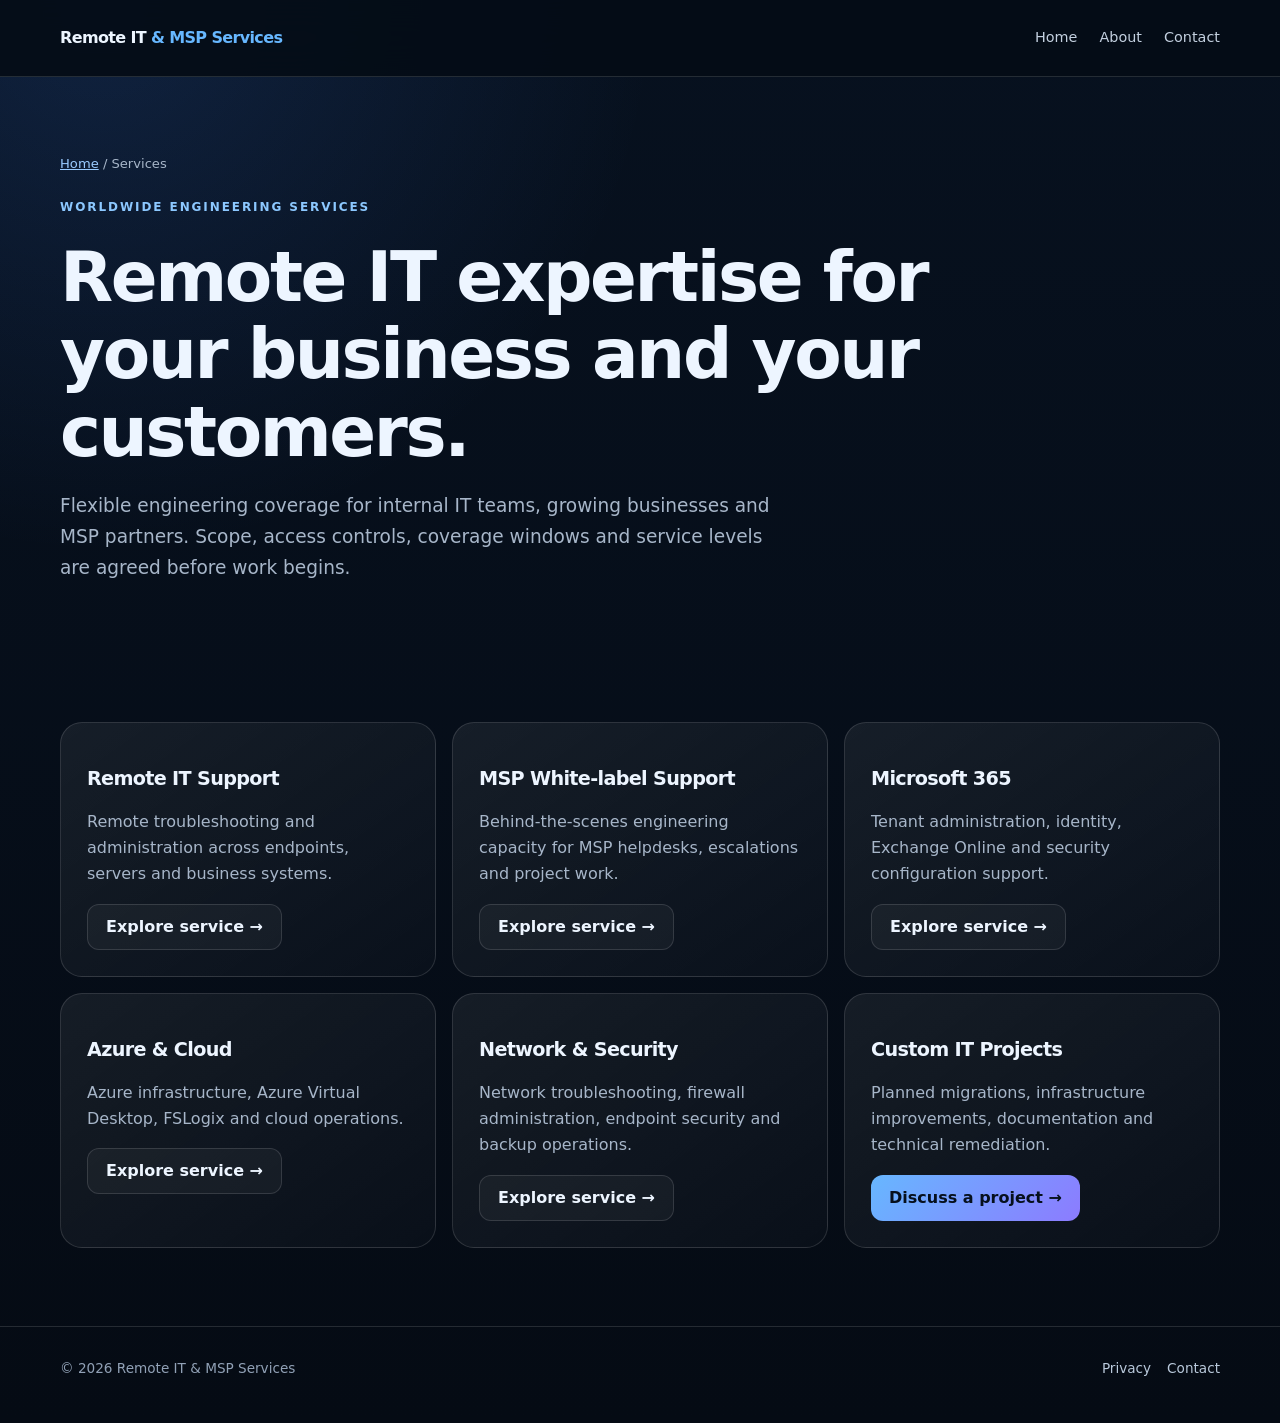
==== services/index.html @ 27678e71 "Add worldwide website services/index.html" ====
<!doctype html><html lang="en"><head><meta charset="utf-8"><meta name="viewport" content="width=device-width,initial-scale=1"><title>Remote IT & MSP Services | Global Service Catalogue</title><meta name="description" content="Worldwide remote IT support, MSP white-label engineering, Microsoft 365, Azure, AVD, Windows Server and network services."><link rel="canonical" href="https://abhisheksaini7171-lab.github.io/remote-it-msp-services/services/"><link rel="stylesheet" href="../assets/css/site.css"></head><body><header class="site-header"><div class="container nav"><a class="brand" href="../index.html">Remote IT <span>& MSP Services</span></a><nav class="nav-links"><a href="../index.html">Home</a><a href="../about.html">About</a><a href="../contact.html">Contact</a></nav><button class="menu-toggle" aria-expanded="false" aria-label="Toggle menu">☰</button></div></header><main><section class="page-hero container"><div class="breadcrumbs"><a href="../index.html">Home</a> / Services</div><span class="eyebrow">Worldwide engineering services</span><h1>Remote IT expertise for your business and your customers.</h1><p class="lead">Flexible engineering coverage for internal IT teams, growing businesses and MSP partners. Scope, access controls, coverage windows and service levels are agreed before work begins.</p></section><section class="section container"><div class="grid"><article class="card"><h3>Remote IT Support</h3><p>Remote troubleshooting and administration across endpoints, servers and business systems.</p><a class="button secondary" href="remote-it-support.html">Explore service →</a></article><article class="card"><h3>MSP White-label Support</h3><p>Behind-the-scenes engineering capacity for MSP helpdesks, escalations and project work.</p><a class="button secondary" href="msp-white-label-support.html">Explore service →</a></article><article class="card"><h3>Microsoft 365</h3><p>Tenant administration, identity, Exchange Online and security configuration support.</p><a class="button secondary" href="microsoft-365.html">Explore service →</a></article><article class="card"><h3>Azure & Cloud</h3><p>Azure infrastructure, Azure Virtual Desktop, FSLogix and cloud operations.</p><a class="button secondary" href="azure-cloud.html">Explore service →</a></article><article class="card"><h3>Network & Security</h3><p>Network troubleshooting, firewall administration, endpoint security and backup operations.</p><a class="button secondary" href="network-security.html">Explore service →</a></article><article class="card"><h3>Custom IT Projects</h3><p>Planned migrations, infrastructure improvements, documentation and technical remediation.</p><a class="button primary" href="../contact.html">Discuss a project →</a></article></div></section></main><footer class="site-footer"><div class="container footer-row"><span>© 2026 Remote IT & MSP Services</span><div class="footer-links"><a href="../privacy.html">Privacy</a><a href="../contact.html">Contact</a></div></div></footer><script src="../assets/js/site.js"></script></body></html>
---- assets/css/site.css ----
:root{--bg:#07111f;--panel:#0d1b2d;--text:#edf5ff;--muted:#a7b6c9;--line:rgba(255,255,255,.13);--blue:#67b7ff;--violet:#8c7bff;--green:#54d6a0;--max:1160px}*{box-sizing:border-box}html{scroll-behavior:smooth}body{margin:0;background:radial-gradient(circle at 8% 0%,rgba(69,136,255,.15),transparent 30%),linear-gradient(180deg,#07111f,#050b14);color:var(--text);font:16px/1.65 Inter,system-ui,-apple-system,"Segoe UI",sans-serif}a{color:inherit}.container{width:min(calc(100% - 36px),var(--max));margin:auto}.site-header{position:sticky;top:0;z-index:20;background:rgba(5,12,22,.92);backdrop-filter:blur(18px);border-bottom:1px solid var(--line)}.nav{min-height:76px;display:flex;align-items:center;justify-content:space-between;gap:24px}.brand{text-decoration:none;font-weight:900;letter-spacing:-.04em}.brand span{color:var(--blue)}.nav-links{display:flex;align-items:center;gap:22px}.nav-links a{text-decoration:none;color:#c3d0df;font-size:.9rem}.nav-links a:hover{color:#fff}.nav-cta,.button{display:inline-flex;align-items:center;justify-content:center;min-height:46px;padding:0 18px;border-radius:12px;text-decoration:none;font-weight:800;border:1px solid var(--line);cursor:pointer}.nav-cta,.button.primary{background:linear-gradient(130deg,var(--blue),var(--violet));color:#06101d;border:0}.button.secondary{background:rgba(255,255,255,.04);color:var(--text)}.menu-toggle{display:none;background:none;border:1px solid var(--line);color:white;border-radius:10px;padding:8px 12px;font-size:1.2rem}.hero{padding:100px 0 80px}.hero-grid{display:grid;grid-template-columns:1.15fr .85fr;gap:56px;align-items:center}.eyebrow{display:inline-block;color:#8cc8ff;font-size:.75rem;font-weight:900;letter-spacing:.16em;text-transform:uppercase}.availability{display:inline-flex;align-items:center;gap:9px;border:1px solid var(--line);background:rgba(255,255,255,.035);padding:8px 12px;border-radius:999px;font-size:.76rem;color:#d3deeb}.availability i{width:8px;height:8px;border-radius:50%;background:var(--green);box-shadow:0 0 16px var(--green)}h1,h2,h3{line-height:1.12;letter-spacing:-.035em}h1{font-size:clamp(2.8rem,6.4vw,5.4rem);margin:20px 0}h2{font-size:clamp(2rem,4vw,3.2rem);margin:0 0 16px}h3{font-size:1.2rem}.lead{font-size:1.16rem;max-width:720px;color:var(--muted)}.actions{display:flex;gap:12px;flex-wrap:wrap;margin:28px 0}.proof{display:flex;flex-wrap:wrap;gap:9px}.proof span,.pill{border:1px solid var(--line);border-radius:999px;padding:7px 11px;color:#c2d0e1;font-size:.78rem;background:rgba(255,255,255,.025)}.hero-panel,.card,.info-panel,.form-panel{border:1px solid var(--line);border-radius:22px;background:linear-gradient(145deg,rgba(255,255,255,.065),rgba(255,255,255,.02));padding:26px}.hero-panel{position:relative;overflow:hidden}.coverage-list{display:grid;gap:14px;margin-top:20px}.coverage-row{display:flex;justify-content:space-between;gap:16px;border-bottom:1px solid var(--line);padding-bottom:12px}.coverage-row:last-child{border:0}.coverage-row span{color:var(--muted)}.section{padding:78px 0;scroll-margin-top:85px}.section-head{max-width:760px;margin-bottom:34px}.section-head p,.muted{color:var(--muted)}.grid{display:grid;grid-template-columns:repeat(3,1fr);gap:16px}.grid.two{grid-template-columns:repeat(2,1fr)}.card{transition:transform .2s,border-color .2s}.card:hover{transform:translateY(-4px);border-color:rgba(103,183,255,.45)}.card p{color:var(--muted)}.card ul{padding-left:20px;color:#c7d4e3}.card li{margin:7px 0}.split{display:grid;grid-template-columns:1fr 1fr;gap:18px}.audience{background:var(--panel);border:1px solid var(--line);border-radius:22px;padding:28px}.audience h3{margin-top:0}.audience ul{color:#c7d4e3;padding-left:20px}.steps{display:grid;grid-template-columns:repeat(3,1fr);gap:16px}.step{border:1px solid var(--line);border-radius:18px;padding:24px;background:rgba(255,255,255,.03)}.band{background:linear-gradient(120deg,rgba(71,141,255,.13),rgba(132,108,255,.12));border:1px solid rgba(125,169,255,.2);border-radius:24px;padding:32px;display:flex;justify-content:space-between;align-items:center;gap:24px}.band p{color:var(--muted);margin-bottom:0}.tags{display:flex;flex-wrap:wrap;gap:9px}.tag{padding:9px 12px;border:1px solid var(--line);border-radius:999px;color:#c8d5e4;font-size:.85rem}.page-hero{padding:76px 0 42px}.page-hero h1{font-size:clamp(2.6rem,5.4vw,4.5rem);max-width:900px}.breadcrumbs{font-size:.82rem;color:var(--muted);margin-bottom:18px}.breadcrumbs a{color:#9acbff}.contact-layout{display:grid;grid-template-columns:.8fr 1.2fr;gap:20px;align-items:start}.form-grid{display:grid;grid-template-columns:1fr 1fr;gap:14px}.field{display:grid;gap:6px}.field.full{grid-column:1/-1}label{font-size:.83rem;font-weight:750;color:#d4dfed}input,select,textarea{width:100%;background:#071321;color:white;border:1px solid var(--line);border-radius:11px;padding:13px;font:inherit}textarea{min-height:130px;resize:vertical}.checks{display:flex;flex-wrap:wrap;gap:9px}.checks label{display:flex;align-items:center;gap:7px;padding:8px 10px;border:1px solid var(--line);border-radius:999px;font-size:.78rem;font-weight:500}.checks input{width:auto}.note{font-size:.78rem;color:#8fa0b5}.site-footer{border-top:1px solid var(--line);padding:30px 0 44px;color:#91a1b6;font-size:.85rem}.footer-row{display:flex;justify-content:space-between;gap:18px;flex-wrap:wrap}.footer-links{display:flex;gap:16px;flex-wrap:wrap}.footer-links a{color:#b9c9db;text-decoration:none}.notice{padding:14px 16px;border:1px solid rgba(84,214,160,.3);border-radius:12px;background:rgba(84,214,160,.07);color:#c9f5e2}.legal{max-width:850px}.legal h2{font-size:1.5rem;margin-top:34px}.legal p,.legal li{color:var(--muted)}@media(max-width:850px){.hero-grid,.contact-layout{grid-template-columns:1fr}.grid{grid-template-columns:repeat(2,1fr)}.steps{grid-template-columns:1fr}.nav-links{display:none;position:absolute;top:76px;left:0;right:0;background:#081321;padding:18px 22px 24px;border-bottom:1px solid var(--line);flex-direction:column;align-items:flex-start}.nav-links.open{display:flex}.menu-toggle{display:block}.band{align-items:flex-start;flex-direction:column}}@media(max-width:600px){.container{width:min(calc(100% - 28px),var(--max))}.hero{padding:70px 0 55px}.section{padding:58px 0}.grid,.grid.two,.split,.form-grid{grid-template-columns:1fr}.field.full{grid-column:auto}.actions .button{width:100%}.coverage-row{flex-direction:column;gap:2px}.band{padding:24px}}@media(prefers-reduced-motion:reduce){html{scroll-behavior:auto}*,*:before,*:after{transition:none!important}}
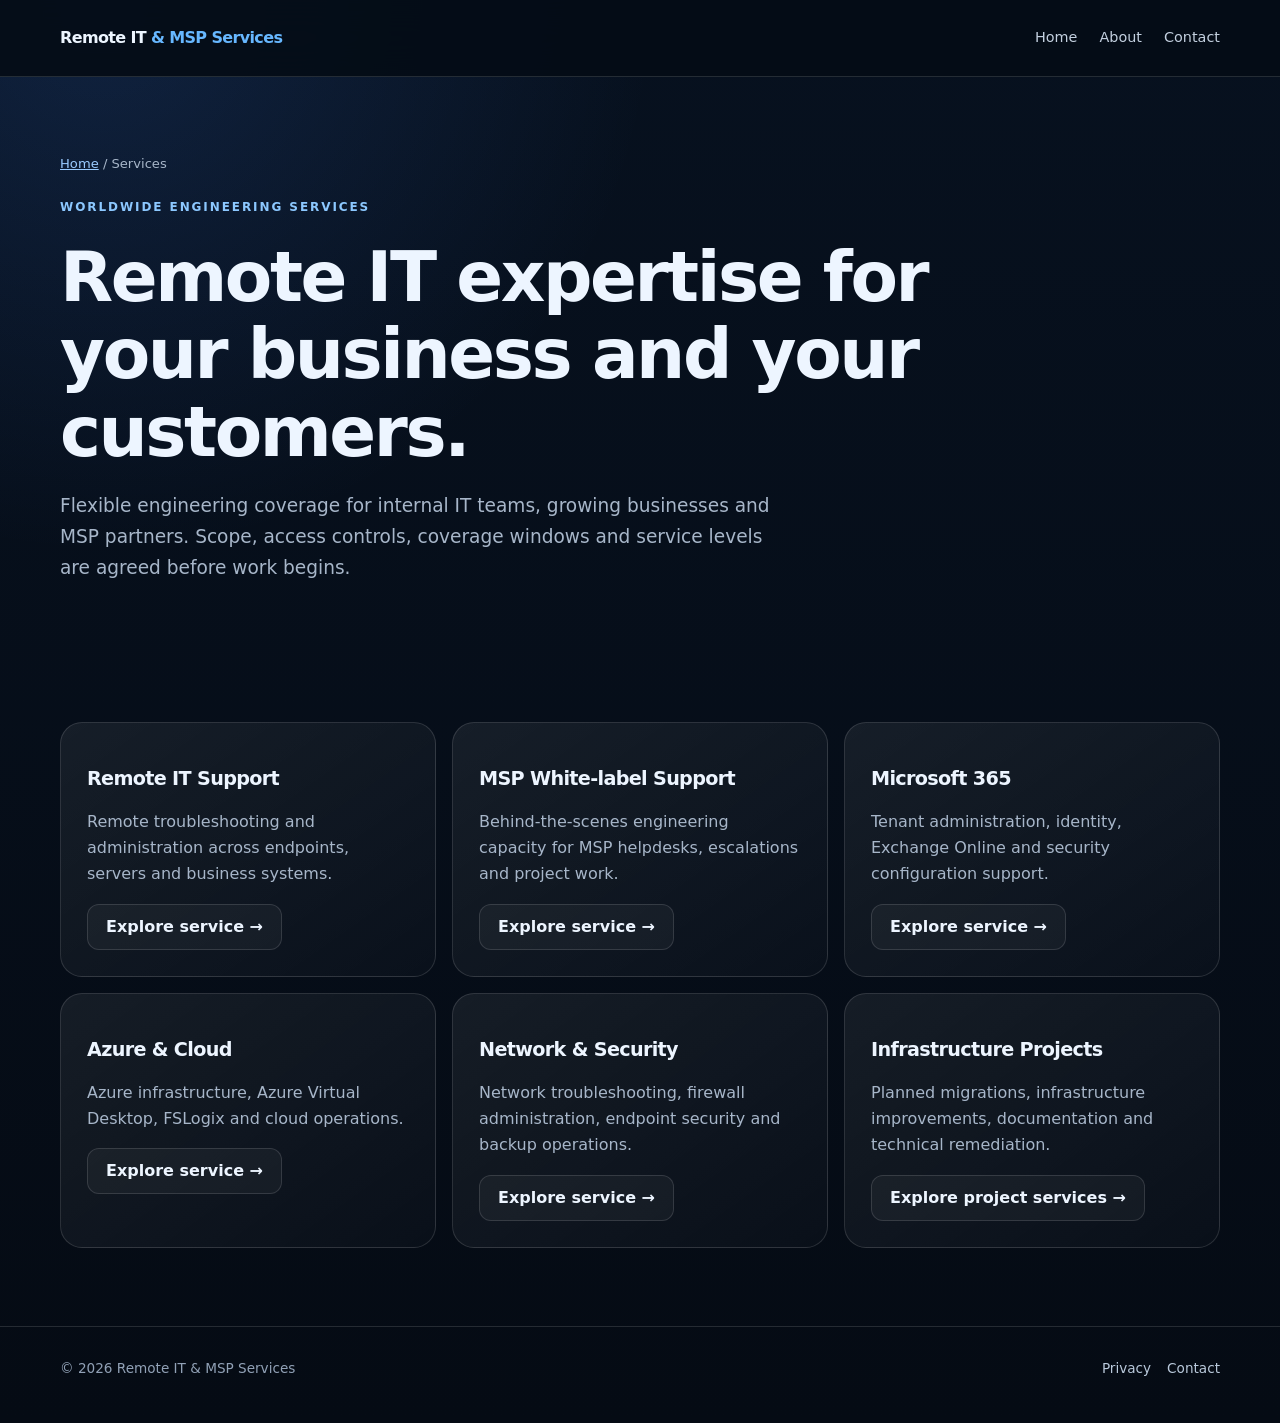
==== commit 1af7f04b: "Link infrastructure projects service page" ====
--- a/services/index.html
+++ b/services/index.html
@@ -1 +1 @@
-<!doctype html><html lang="en"><head><meta charset="utf-8"><meta name="viewport" content="width=device-width,initial-scale=1"><title>Remote IT & MSP Services | Global Service Catalogue</title><meta name="description" content="Worldwide remote IT support, MSP white-label engineering, Microsoft 365, Azure, AVD, Windows Server and network services."><link rel="canonical" href="https://abhisheksaini7171-lab.github.io/remote-it-msp-services/services/"><link rel="stylesheet" href="../assets/css/site.css"></head><body><header class="site-header"><div class="container nav"><a class="brand" href="../index.html">Remote IT <span>& MSP Services</span></a><nav class="nav-links"><a href="../index.html">Home</a><a href="../about.html">About</a><a href="../contact.html">Contact</a></nav><button class="menu-toggle" aria-expanded="false" aria-label="Toggle menu">☰</button></div></header><main><section class="page-hero container"><div class="breadcrumbs"><a href="../index.html">Home</a> / Services</div><span class="eyebrow">Worldwide engineering services</span><h1>Remote IT expertise for your business and your customers.</h1><p class="lead">Flexible engineering coverage for internal IT teams, growing businesses and MSP partners. Scope, access controls, coverage windows and service levels are agreed before work begins.</p></section><section class="section container"><div class="grid"><article class="card"><h3>Remote IT Support</h3><p>Remote troubleshooting and administration across endpoints, servers and business systems.</p><a class="button secondary" href="remote-it-support.html">Explore service →</a></article><article class="card"><h3>MSP White-label Support</h3><p>Behind-the-scenes engineering capacity for MSP helpdesks, escalations and project work.</p><a class="button secondary" href="msp-white-label-support.html">Explore service →</a></article><article class="card"><h3>Microsoft 365</h3><p>Tenant administration, identity, Exchange Online and security configuration support.</p><a class="button secondary" href="microsoft-365.html">Explore service →</a></article><article class="card"><h3>Azure & Cloud</h3><p>Azure infrastructure, Azure Virtual Desktop, FSLogix and cloud operations.</p><a class="button secondary" href="azure-cloud.html">Explore service →</a></article><article class="card"><h3>Network & Security</h3><p>Network troubleshooting, firewall administration, endpoint security and backup operations.</p><a class="button secondary" href="network-security.html">Explore service →</a></article><article class="card"><h3>Custom IT Projects</h3><p>Planned migrations, infrastructure improvements, documentation and technical remediation.</p><a class="button primary" href="../contact.html">Discuss a project →</a></article></div></section></main><footer class="site-footer"><div class="container footer-row"><span>© 2026 Remote IT & MSP Services</span><div class="footer-links"><a href="../privacy.html">Privacy</a><a href="../contact.html">Contact</a></div></div></footer><script src="../assets/js/site.js"></script></body></html>+<!doctype html><html lang="en"><head><meta charset="utf-8"><meta name="viewport" content="width=device-width,initial-scale=1"><title>Remote IT & MSP Services | Global Service Catalogue</title><meta name="description" content="Worldwide remote IT support, MSP white-label engineering, Microsoft 365, Azure, AVD, Windows Server and network services."><link rel="canonical" href="https://abhisheksaini7171-lab.github.io/remote-it-msp-services/services/"><link rel="stylesheet" href="../assets/css/site.css"></head><body><header class="site-header"><div class="container nav"><a class="brand" href="../index.html">Remote IT <span>& MSP Services</span></a><nav class="nav-links"><a href="../index.html">Home</a><a href="../about.html">About</a><a href="../contact.html">Contact</a></nav><button class="menu-toggle" aria-expanded="false" aria-label="Toggle menu">☰</button></div></header><main><section class="page-hero container"><div class="breadcrumbs"><a href="../index.html">Home</a> / Services</div><span class="eyebrow">Worldwide engineering services</span><h1>Remote IT expertise for your business and your customers.</h1><p class="lead">Flexible engineering coverage for internal IT teams, growing businesses and MSP partners. Scope, access controls, coverage windows and service levels are agreed before work begins.</p></section><section class="section container"><div class="grid"><article class="card"><h3>Remote IT Support</h3><p>Remote troubleshooting and administration across endpoints, servers and business systems.</p><a class="button secondary" href="remote-it-support.html">Explore service →</a></article><article class="card"><h3>MSP White-label Support</h3><p>Behind-the-scenes engineering capacity for MSP helpdesks, escalations and project work.</p><a class="button secondary" href="msp-white-label-support.html">Explore service →</a></article><article class="card"><h3>Microsoft 365</h3><p>Tenant administration, identity, Exchange Online and security configuration support.</p><a class="button secondary" href="microsoft-365.html">Explore service →</a></article><article class="card"><h3>Azure & Cloud</h3><p>Azure infrastructure, Azure Virtual Desktop, FSLogix and cloud operations.</p><a class="button secondary" href="azure-cloud.html">Explore service →</a></article><article class="card"><h3>Network & Security</h3><p>Network troubleshooting, firewall administration, endpoint security and backup operations.</p><a class="button secondary" href="network-security.html">Explore service →</a></article><article class="card"><h3>Infrastructure Projects</h3><p>Planned migrations, infrastructure improvements, documentation and technical remediation.</p><a class="button secondary" href="infrastructure-projects.html">Explore project services →</a></article></div></section></main><footer class="site-footer"><div class="container footer-row"><span>© 2026 Remote IT & MSP Services</span><div class="footer-links"><a href="../privacy.html">Privacy</a><a href="../contact.html">Contact</a></div></div></footer><script src="../assets/js/site.js"></script></body></html>
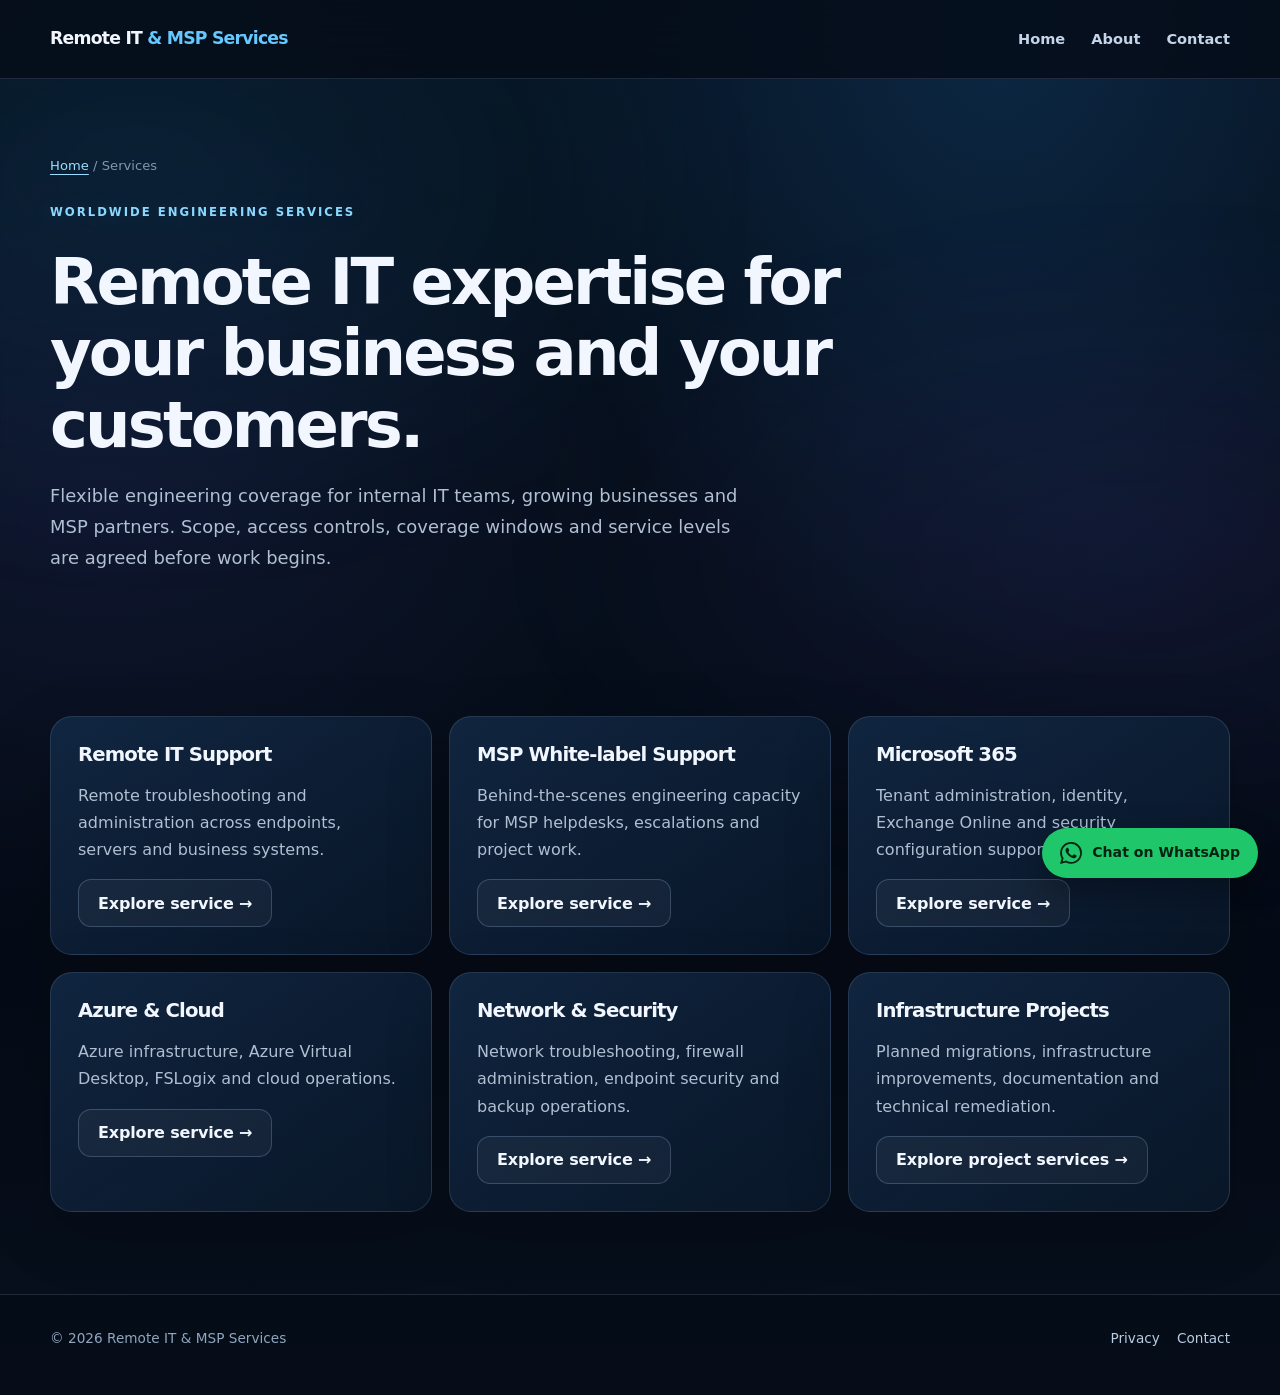
==== commit 00f59bfc: "Improve production SEO, enquiries and service conversion" ====
--- a/services/index.html
+++ b/services/index.html
@@ -1 +1 @@
-<!doctype html><html lang="en"><head><meta charset="utf-8"><meta name="viewport" content="width=device-width,initial-scale=1"><title>Remote IT & MSP Services | Global Service Catalogue</title><meta name="description" content="Worldwide remote IT support, MSP white-label engineering, Microsoft 365, Azure, AVD, Windows Server and network services."><link rel="canonical" href="https://abhisheksaini7171-lab.github.io/remote-it-msp-services/services/"><link rel="stylesheet" href="../assets/css/site.css"></head><body><header class="site-header"><div class="container nav"><a class="brand" href="../index.html">Remote IT <span>& MSP Services</span></a><nav class="nav-links"><a href="../index.html">Home</a><a href="../about.html">About</a><a href="../contact.html">Contact</a></nav><button class="menu-toggle" aria-expanded="false" aria-label="Toggle menu">☰</button></div></header><main><section class="page-hero container"><div class="breadcrumbs"><a href="../index.html">Home</a> / Services</div><span class="eyebrow">Worldwide engineering services</span><h1>Remote IT expertise for your business and your customers.</h1><p class="lead">Flexible engineering coverage for internal IT teams, growing businesses and MSP partners. Scope, access controls, coverage windows and service levels are agreed before work begins.</p></section><section class="section container"><div class="grid"><article class="card"><h3>Remote IT Support</h3><p>Remote troubleshooting and administration across endpoints, servers and business systems.</p><a class="button secondary" href="remote-it-support.html">Explore service →</a></article><article class="card"><h3>MSP White-label Support</h3><p>Behind-the-scenes engineering capacity for MSP helpdesks, escalations and project work.</p><a class="button secondary" href="msp-white-label-support.html">Explore service →</a></article><article class="card"><h3>Microsoft 365</h3><p>Tenant administration, identity, Exchange Online and security configuration support.</p><a class="button secondary" href="microsoft-365.html">Explore service →</a></article><article class="card"><h3>Azure & Cloud</h3><p>Azure infrastructure, Azure Virtual Desktop, FSLogix and cloud operations.</p><a class="button secondary" href="azure-cloud.html">Explore service →</a></article><article class="card"><h3>Network & Security</h3><p>Network troubleshooting, firewall administration, endpoint security and backup operations.</p><a class="button secondary" href="network-security.html">Explore service →</a></article><article class="card"><h3>Infrastructure Projects</h3><p>Planned migrations, infrastructure improvements, documentation and technical remediation.</p><a class="button secondary" href="infrastructure-projects.html">Explore project services →</a></article></div></section></main><footer class="site-footer"><div class="container footer-row"><span>© 2026 Remote IT & MSP Services</span><div class="footer-links"><a href="../privacy.html">Privacy</a><a href="../contact.html">Contact</a></div></div></footer><script src="../assets/js/site.js"></script></body></html>+<!doctype html><html lang="en"><head><meta charset="utf-8"><meta name="viewport" content="width=device-width,initial-scale=1"><title>Remote IT & MSP Services | Global Service Catalogue</title><meta name="description" content="Worldwide remote IT support, MSP white-label engineering, Microsoft 365, Azure, AVD, Windows Server and network services."><link rel="canonical" href="https://remote-it-msp-services.abhisheksaini7171.workers.dev/services/"><link rel="stylesheet" href="../assets/css/site.css"></head><body><header class="site-header"><div class="container nav"><a class="brand" href="../index.html">Remote IT <span>& MSP Services</span></a><nav class="nav-links"><a href="../index.html">Home</a><a href="../about.html">About</a><a href="../contact.html">Contact</a></nav><button class="menu-toggle" aria-expanded="false" aria-label="Toggle menu">☰</button></div></header><main><section class="page-hero container"><div class="breadcrumbs"><a href="../index.html">Home</a> / Services</div><span class="eyebrow">Worldwide engineering services</span><h1>Remote IT expertise for your business and your customers.</h1><p class="lead">Flexible engineering coverage for internal IT teams, growing businesses and MSP partners. Scope, access controls, coverage windows and service levels are agreed before work begins.</p></section><section class="section container"><div class="grid"><article class="card"><h3>Remote IT Support</h3><p>Remote troubleshooting and administration across endpoints, servers and business systems.</p><a class="button secondary" href="remote-it-support.html">Explore service →</a></article><article class="card"><h3>MSP White-label Support</h3><p>Behind-the-scenes engineering capacity for MSP helpdesks, escalations and project work.</p><a class="button secondary" href="msp-white-label-support.html">Explore service →</a></article><article class="card"><h3>Microsoft 365</h3><p>Tenant administration, identity, Exchange Online and security configuration support.</p><a class="button secondary" href="microsoft-365.html">Explore service →</a></article><article class="card"><h3>Azure & Cloud</h3><p>Azure infrastructure, Azure Virtual Desktop, FSLogix and cloud operations.</p><a class="button secondary" href="azure-cloud.html">Explore service →</a></article><article class="card"><h3>Network & Security</h3><p>Network troubleshooting, firewall administration, endpoint security and backup operations.</p><a class="button secondary" href="network-security.html">Explore service →</a></article><article class="card"><h3>Infrastructure Projects</h3><p>Planned migrations, infrastructure improvements, documentation and technical remediation.</p><a class="button secondary" href="infrastructure-projects.html">Explore project services →</a></article></div></section></main><footer class="site-footer"><div class="container footer-row"><span>© 2026 Remote IT & MSP Services</span><div class="footer-links"><a href="../privacy.html">Privacy</a><a href="../contact.html">Contact</a></div></div></footer><script src="../assets/js/site.js"></script></body></html>
--- a/assets/css/site.css
+++ b/assets/css/site.css
@@ -1 +1,181 @@
-:root{--bg:#07111f;--panel:#0d1b2d;--text:#edf5ff;--muted:#a7b6c9;--line:rgba(255,255,255,.13);--blue:#67b7ff;--violet:#8c7bff;--green:#54d6a0;--max:1160px}*{box-sizing:border-box}html{scroll-behavior:smooth}body{margin:0;background:radial-gradient(circle at 8% 0%,rgba(69,136,255,.15),transparent 30%),linear-gradient(180deg,#07111f,#050b14);color:var(--text);font:16px/1.65 Inter,system-ui,-apple-system,"Segoe UI",sans-serif}a{color:inherit}.container{width:min(calc(100% - 36px),var(--max));margin:auto}.site-header{position:sticky;top:0;z-index:20;background:rgba(5,12,22,.92);backdrop-filter:blur(18px);border-bottom:1px solid var(--line)}.nav{min-height:76px;display:flex;align-items:center;justify-content:space-between;gap:24px}.brand{text-decoration:none;font-weight:900;letter-spacing:-.04em}.brand span{color:var(--blue)}.nav-links{display:flex;align-items:center;gap:22px}.nav-links a{text-decoration:none;color:#c3d0df;font-size:.9rem}.nav-links a:hover{color:#fff}.nav-cta,.button{display:inline-flex;align-items:center;justify-content:center;min-height:46px;padding:0 18px;border-radius:12px;text-decoration:none;font-weight:800;border:1px solid var(--line);cursor:pointer}.nav-cta,.button.primary{background:linear-gradient(130deg,var(--blue),var(--violet));color:#06101d;border:0}.button.secondary{background:rgba(255,255,255,.04);color:var(--text)}.menu-toggle{display:none;background:none;border:1px solid var(--line);color:white;border-radius:10px;padding:8px 12px;font-size:1.2rem}.hero{padding:100px 0 80px}.hero-grid{display:grid;grid-template-columns:1.15fr .85fr;gap:56px;align-items:center}.eyebrow{display:inline-block;color:#8cc8ff;font-size:.75rem;font-weight:900;letter-spacing:.16em;text-transform:uppercase}.availability{display:inline-flex;align-items:center;gap:9px;border:1px solid var(--line);background:rgba(255,255,255,.035);padding:8px 12px;border-radius:999px;font-size:.76rem;color:#d3deeb}.availability i{width:8px;height:8px;border-radius:50%;background:var(--green);box-shadow:0 0 16px var(--green)}h1,h2,h3{line-height:1.12;letter-spacing:-.035em}h1{font-size:clamp(2.8rem,6.4vw,5.4rem);margin:20px 0}h2{font-size:clamp(2rem,4vw,3.2rem);margin:0 0 16px}h3{font-size:1.2rem}.lead{font-size:1.16rem;max-width:720px;color:var(--muted)}.actions{display:flex;gap:12px;flex-wrap:wrap;margin:28px 0}.proof{display:flex;flex-wrap:wrap;gap:9px}.proof span,.pill{border:1px solid var(--line);border-radius:999px;padding:7px 11px;color:#c2d0e1;font-size:.78rem;background:rgba(255,255,255,.025)}.hero-panel,.card,.info-panel,.form-panel{border:1px solid var(--line);border-radius:22px;background:linear-gradient(145deg,rgba(255,255,255,.065),rgba(255,255,255,.02));padding:26px}.hero-panel{position:relative;overflow:hidden}.coverage-list{display:grid;gap:14px;margin-top:20px}.coverage-row{display:flex;justify-content:space-between;gap:16px;border-bottom:1px solid var(--line);padding-bottom:12px}.coverage-row:last-child{border:0}.coverage-row span{color:var(--muted)}.section{padding:78px 0;scroll-margin-top:85px}.section-head{max-width:760px;margin-bottom:34px}.section-head p,.muted{color:var(--muted)}.grid{display:grid;grid-template-columns:repeat(3,1fr);gap:16px}.grid.two{grid-template-columns:repeat(2,1fr)}.card{transition:transform .2s,border-color .2s}.card:hover{transform:translateY(-4px);border-color:rgba(103,183,255,.45)}.card p{color:var(--muted)}.card ul{padding-left:20px;color:#c7d4e3}.card li{margin:7px 0}.split{display:grid;grid-template-columns:1fr 1fr;gap:18px}.audience{background:var(--panel);border:1px solid var(--line);border-radius:22px;padding:28px}.audience h3{margin-top:0}.audience ul{color:#c7d4e3;padding-left:20px}.steps{display:grid;grid-template-columns:repeat(3,1fr);gap:16px}.step{border:1px solid var(--line);border-radius:18px;padding:24px;background:rgba(255,255,255,.03)}.band{background:linear-gradient(120deg,rgba(71,141,255,.13),rgba(132,108,255,.12));border:1px solid rgba(125,169,255,.2);border-radius:24px;padding:32px;display:flex;justify-content:space-between;align-items:center;gap:24px}.band p{color:var(--muted);margin-bottom:0}.tags{display:flex;flex-wrap:wrap;gap:9px}.tag{padding:9px 12px;border:1px solid var(--line);border-radius:999px;color:#c8d5e4;font-size:.85rem}.page-hero{padding:76px 0 42px}.page-hero h1{font-size:clamp(2.6rem,5.4vw,4.5rem);max-width:900px}.breadcrumbs{font-size:.82rem;color:var(--muted);margin-bottom:18px}.breadcrumbs a{color:#9acbff}.contact-layout{display:grid;grid-template-columns:.8fr 1.2fr;gap:20px;align-items:start}.form-grid{display:grid;grid-template-columns:1fr 1fr;gap:14px}.field{display:grid;gap:6px}.field.full{grid-column:1/-1}label{font-size:.83rem;font-weight:750;color:#d4dfed}input,select,textarea{width:100%;background:#071321;color:white;border:1px solid var(--line);border-radius:11px;padding:13px;font:inherit}textarea{min-height:130px;resize:vertical}.checks{display:flex;flex-wrap:wrap;gap:9px}.checks label{display:flex;align-items:center;gap:7px;padding:8px 10px;border:1px solid var(--line);border-radius:999px;font-size:.78rem;font-weight:500}.checks input{width:auto}.note{font-size:.78rem;color:#8fa0b5}.site-footer{border-top:1px solid var(--line);padding:30px 0 44px;color:#91a1b6;font-size:.85rem}.footer-row{display:flex;justify-content:space-between;gap:18px;flex-wrap:wrap}.footer-links{display:flex;gap:16px;flex-wrap:wrap}.footer-links a{color:#b9c9db;text-decoration:none}.notice{padding:14px 16px;border:1px solid rgba(84,214,160,.3);border-radius:12px;background:rgba(84,214,160,.07);color:#c9f5e2}.legal{max-width:850px}.legal h2{font-size:1.5rem;margin-top:34px}.legal p,.legal li{color:var(--muted)}@media(max-width:850px){.hero-grid,.contact-layout{grid-template-columns:1fr}.grid{grid-template-columns:repeat(2,1fr)}.steps{grid-template-columns:1fr}.nav-links{display:none;position:absolute;top:76px;left:0;right:0;background:#081321;padding:18px 22px 24px;border-bottom:1px solid var(--line);flex-direction:column;align-items:flex-start}.nav-links.open{display:flex}.menu-toggle{display:block}.band{align-items:flex-start;flex-direction:column}}@media(max-width:600px){.container{width:min(calc(100% - 28px),var(--max))}.hero{padding:70px 0 55px}.section{padding:58px 0}.grid,.grid.two,.split,.form-grid{grid-template-columns:1fr}.field.full{grid-column:auto}.actions .button{width:100%}.coverage-row{flex-direction:column;gap:2px}.band{padding:24px}}@media(prefers-reduced-motion:reduce){html{scroll-behavior:auto}*,*:before,*:after{transition:none!important}}+:root{color-scheme:dark;--bg:#07101f;--bg-deep:#050b16;--panel:#0d1b30;--panel-2:#10233c;--text:#f2f7ff;--muted:#b0bfd2;--soft:#8296b1;--line:rgba(169,201,238,.16);--blue:#65c8ff;--cyan:#4de0d0;--violet:#9285ff;--green:#65e0ad;--max:1180px;--radius:22px}
+*{box-sizing:border-box}
+html{scroll-behavior:smooth;scroll-padding-top:90px}
+body{margin:0;min-width:320px;background:radial-gradient(ellipse at 80% -15%,rgba(46,112,190,.22),transparent 38%),radial-gradient(ellipse at 0% 32%,rgba(50,94,170,.13),transparent 34%),linear-gradient(180deg,var(--bg),var(--bg-deep));color:var(--text);font:16px/1.7 Inter,ui-sans-serif,system-ui,-apple-system,"Segoe UI",sans-serif;letter-spacing:.002em}
+body:before{content:"";position:fixed;inset:0;z-index:-1;pointer-events:none;opacity:.17;background-image:linear-gradient(rgba(120,170,220,.07) 1px,transparent 1px),linear-gradient(90deg,rgba(120,170,220,.07) 1px,transparent 1px);background-size:58px 58px;mask-image:linear-gradient(to bottom,black,transparent 72%)}
+a{color:var(--blue);text-underline-offset:4px}
+a:hover{color:#b6e9ff}
+button,input,select,textarea{font:inherit}
+.container{width:min(calc(100% - 44px),var(--max));margin-inline:auto}
+.site-header{position:sticky;top:0;z-index:30;background:rgba(5,12,24,.84);backdrop-filter:blur(18px);border-bottom:1px solid var(--line)}
+.nav{min-height:78px;display:flex;align-items:center;justify-content:space-between;gap:22px}
+.brand{color:var(--text);text-decoration:none;font-weight:900;letter-spacing:-.045em;font-size:1.08rem;white-space:nowrap}
+.brand span{color:var(--blue)}
+.nav-links{display:flex;align-items:center;gap:26px}
+.nav-links a{color:#c5d4e8;text-decoration:none;font-size:.91rem;font-weight:650;transition:color .2s}
+.nav-links a:hover,.nav-links a[aria-current=page]{color:#fff}
+.nav-cta,.button{display:inline-flex;align-items:center;justify-content:center;gap:9px;min-height:48px;padding:0 19px;border:1px solid var(--line);border-radius:13px;text-decoration:none;font-weight:800;letter-spacing:-.01em;transition:transform .25s,border-color .25s,box-shadow .25s,background .25s}
+.nav-cta,.button.primary{background:linear-gradient(115deg,#68d0ff,#8c8aff);color:#061323;border:0;box-shadow:0 8px 26px rgba(75,163,255,.16)}
+.button.secondary{background:rgba(255,255,255,.045);color:var(--text);border-color:rgba(174,206,244,.23)}
+.button:hover,.nav-cta:hover{transform:translateY(-3px);box-shadow:0 14px 32px rgba(67,164,255,.2);color:#061323}
+.button.secondary:hover{color:#fff;background:rgba(105,181,255,.12);border-color:rgba(105,181,255,.55)}
+.menu-toggle{display:none;background:rgba(255,255,255,.05);border:1px solid var(--line);color:var(--text);border-radius:11px;padding:8px 12px;font-size:1.2rem;cursor:pointer}
+.hero{position:relative;isolation:isolate;padding:104px 0 86px;overflow:hidden}
+.hero:before,.hero:after{content:"";position:absolute;z-index:-1;border-radius:50%;pointer-events:none;filter:blur(2px)}
+.hero:before{width:460px;height:460px;right:-8%;top:-5%;background:radial-gradient(circle,rgba(62,161,255,.17),transparent 68%);animation:float-orb 15s ease-in-out infinite}
+.hero:after{width:340px;height:340px;left:22%;bottom:-30%;background:radial-gradient(circle,rgba(123,107,255,.13),transparent 70%);animation:float-orb 18s ease-in-out infinite reverse}
+@keyframes float-orb{0%,100%{transform:translate3d(0,0,0)}50%{transform:translate3d(22px,-20px,0)}}
+.hero-grid{display:grid;grid-template-columns:1.06fr .94fr;gap:52px;align-items:center}
+.eyebrow{display:inline-block;color:#8bd8ff;font-size:.73rem;font-weight:900;letter-spacing:.17em;text-transform:uppercase}
+.availability{display:inline-flex;align-items:center;gap:9px;border:1px solid var(--line);background:rgba(255,255,255,.045);padding:8px 13px;border-radius:999px;font-size:.75rem;color:#d4e2f4;line-height:1.45}
+.availability i,.live-indicator i{width:8px;height:8px;border-radius:50%;background:var(--green);box-shadow:0 0 14px rgba(101,224,173,.85);flex:none}
+h1,h2,h3{line-height:1.12;letter-spacing:-.045em}
+h1{font-size:clamp(2.75rem,5.7vw,5.05rem);margin:22px 0 18px;max-width:760px}
+h2{font-size:clamp(1.9rem,3.8vw,3.05rem);margin:0 0 16px}
+h3{font-size:1.23rem;margin:0 0 12px}
+.lead{font-size:clamp(1.05rem,1.4vw,1.2rem);max-width:700px;color:var(--muted);line-height:1.75}
+.actions{display:flex;gap:12px;flex-wrap:wrap;margin:28px 0}
+.proof{display:flex;flex-wrap:wrap;gap:9px;margin-top:25px}
+.proof span,.pill{border:1px solid var(--line);border-radius:999px;padding:7px 11px;color:#c6d6e9;font-size:.76rem;background:rgba(255,255,255,.035)}
+.hero-panel,.card,.info-panel,.form-panel{border:1px solid var(--line);border-radius:var(--radius);background:linear-gradient(145deg,rgba(17,39,66,.94),rgba(9,23,41,.92));padding:27px;box-shadow:0 20px 65px rgba(0,0,0,.2)}
+.hero-panel{position:relative;overflow:hidden;animation:panel-in .85s cubic-bezier(.2,.75,.25,1) both}
+@keyframes panel-in{from{opacity:0;transform:translateY(22px) scale(.985)}to{opacity:1;transform:translateY(0) scale(1)}}
+.panel-topline{display:flex;align-items:center;justify-content:space-between;gap:12px}
+.live-indicator{display:inline-flex;align-items:center;gap:8px;color:#b9cce1;font-size:.72rem;font-weight:750}
+.globe-wrap{position:relative;margin:6px -12px 0;min-height:290px;display:grid;place-items:center;overflow:hidden}
+.global-globe{width:min(100%,510px);height:auto;overflow:visible}
+.global-globe ellipse:first-of-type{animation:globe-pulse 5s ease-in-out infinite}
+@keyframes globe-pulse{50%{stroke-opacity:1}}
+.orbit-line{animation:dash-flow 16s linear infinite}
+@keyframes dash-flow{to{stroke-dashoffset:-180}}
+.map-nodes circle{fill:#70e1ff;stroke:#c5f4ff;stroke-width:2;filter:drop-shadow(0 0 8px #4ecfff);animation:node-pulse 2.6s ease-in-out infinite}
+.map-nodes circle:nth-child(2n){animation-delay:.7s}
+@keyframes node-pulse{50%{opacity:.45;r:4}}
+.map-label{position:absolute;color:#a9c9e7;font-size:.58rem;letter-spacing:.13em;font-weight:850}
+.label-na{left:9%;top:43%}.label-eu{left:55%;top:21%}.label-apac{right:5%;top:51%}
+.coverage-list{display:grid;gap:13px;margin-top:12px}
+.coverage-row{display:flex;justify-content:space-between;gap:16px;border-bottom:1px solid var(--line);padding:0 0 12px}
+.coverage-row:last-child{border:0;padding-bottom:0}
+.coverage-row strong{color:#f0f6ff}.coverage-row span{color:var(--muted);text-align:right}
+.panel-footnote{font-size:.76rem;color:var(--soft);margin:18px 0 0}
+.section{padding:82px 0;scroll-margin-top:88px}
+.section-head{max-width:790px;margin-bottom:35px}
+.section-head p,.muted{color:var(--muted)}
+.section-head h2{margin-top:8px}
+.grid{display:grid;grid-template-columns:repeat(3,minmax(0,1fr));gap:17px}
+.grid.two{grid-template-columns:repeat(2,minmax(0,1fr))}
+.card{position:relative;min-width:0;transition:transform .28s,border-color .28s,box-shadow .28s}
+.card:hover,.audience:hover,.step:hover{transform:translateY(-5px);border-color:rgba(101,200,255,.48);box-shadow:0 22px 44px rgba(0,0,0,.25)}
+.card p{color:var(--muted)}
+.card a:not(.button){display:inline-block;margin-top:8px;font-weight:800;text-decoration:none}
+.card .icon{width:43px;height:43px;display:grid;place-items:center;border-radius:13px;background:linear-gradient(140deg,rgba(92,200,255,.18),rgba(142,128,255,.16));border:1px solid rgba(117,194,255,.22);color:#a5e5ff;font-size:1.25rem;margin-bottom:19px}
+.card ul{padding-left:20px;color:#c9d8ea}.card li{margin:7px 0}
+.split{display:grid;grid-template-columns:1fr 1fr;gap:18px}
+.audience{background:linear-gradient(145deg,rgba(18,42,70,.9),rgba(10,24,43,.94));border:1px solid var(--line);border-radius:var(--radius);padding:30px;transition:transform .28s,border-color .28s,box-shadow .28s}
+.audience h3{font-size:1.55rem;margin-top:8px}
+.audience ul{color:#c9d8ea;padding-left:20px;margin:20px 0 24px}
+.steps{display:grid;grid-template-columns:repeat(3,1fr);gap:16px}
+.step{border:1px solid var(--line);border-radius:18px;padding:25px;background:rgba(255,255,255,.035);transition:transform .28s,border-color .28s,box-shadow .28s}
+.step h3:before{display:inline-grid;place-items:center;width:28px;height:28px;margin-right:10px;border-radius:9px;background:rgba(96,198,255,.13);color:var(--blue);font-size:.8rem;content:counter(step)}
+.steps{counter-reset:step}.step{counter-increment:step}
+.band{background:radial-gradient(ellipse at 90% 0%,rgba(100,194,255,.2),transparent 50%),linear-gradient(120deg,rgba(38,91,151,.35),rgba(80,66,151,.24));border:1px solid rgba(125,184,255,.27);border-radius:26px;padding:36px;display:flex;justify-content:space-between;align-items:center;gap:24px}
+.band p{color:var(--muted);margin-bottom:0}
+.tags{display:flex;flex-wrap:wrap;gap:10px}
+.tag{padding:9px 13px;border:1px solid var(--line);border-radius:999px;color:#d0deef;font-size:.84rem;background:rgba(255,255,255,.035);transition:transform .22s,border-color .22s}
+.tag:hover{transform:translateY(-3px);border-color:rgba(101,200,255,.55)}
+.page-hero{padding:76px 0 42px}
+.page-hero h1{font-size:clamp(2.5rem,5vw,4.45rem);max-width:940px}
+.breadcrumbs{font-size:.82rem;color:var(--soft);margin-bottom:20px}
+.breadcrumbs a{color:#9bdcff}
+.contact-layout{display:grid;grid-template-columns:.82fr 1.18fr;gap:20px;align-items:start}
+.info-panel,.form-panel{padding:30px}
+.form-grid{display:grid;grid-template-columns:1fr 1fr;gap:15px}
+.field{display:grid;gap:7px;min-width:0}
+.field.full{grid-column:1/-1}
+label{font-size:.84rem;font-weight:750;color:#dce8f7}
+input,select,textarea{width:100%;min-width:0;background:#071526;color:#f2f7ff;border:1px solid rgba(165,199,235,.23);border-radius:11px;padding:13px 14px;font:inherit}
+input:focus,select:focus,textarea:focus{outline:2px solid rgba(101,200,255,.55);outline-offset:2px;border-color:var(--blue)}
+input::placeholder,textarea::placeholder{color:#8094ad}
+select option{background:#0c1b2e;color:#fff}
+textarea{min-height:135px;resize:vertical}
+.checks{display:flex;flex-wrap:wrap;gap:9px}
+.checks label{display:flex;align-items:center;gap:7px;padding:8px 10px;border:1px solid var(--line);border-radius:999px;font-size:.78rem;font-weight:550;background:rgba(255,255,255,.025)}
+.checks input{width:auto;accent-color:#69cfff}
+.note{font-size:.78rem;color:var(--soft)}
+.site-footer{border-top:1px solid var(--line);padding:32px 0 45px;color:#91a5bf;font-size:.85rem;background:rgba(3,9,18,.35)}
+.footer-row{display:flex;justify-content:space-between;gap:18px;flex-wrap:wrap}
+.footer-links{display:flex;gap:17px;flex-wrap:wrap}
+.footer-links a{color:#b9cce2;text-decoration:none}.footer-links a:hover{color:#fff}
+.notice{padding:15px 17px;border:1px solid rgba(101,224,173,.35);border-radius:13px;background:rgba(48,153,112,.12);color:#d4ffeb;margin-bottom:18px}
+.legal{max-width:900px}.legal h2{font-size:1.55rem;margin-top:36px}.legal p,.legal li{color:var(--muted)}
+.reveal-ready .reveal{opacity:0;transform:translateY(20px);transition:opacity .65s ease,transform .65s cubic-bezier(.2,.7,.2,1)}
+.reveal-ready .reveal.is-visible{opacity:1;transform:translateY(0)}
+.whatsapp-float{position:fixed;right:22px;bottom:22px;z-index:50;display:flex;align-items:center;gap:10px;padding:13px 18px;border-radius:999px;background:#20c76a;color:#052313;text-decoration:none;font-weight:850;box-shadow:0 12px 34px rgba(0,0,0,.32);transition:transform .22s,box-shadow .22s}
+.whatsapp-float:hover{transform:translateY(-4px);box-shadow:0 16px 38px rgba(32,199,106,.28);color:#052313}
+.whatsapp-float svg{width:22px;height:22px;flex:none}.whatsapp-float span{font-size:.88rem}
+@media(max-width:980px){.hero-grid{grid-template-columns:1fr;gap:35px}.hero-panel{max-width:720px}.nav-links{gap:16px}.grid{grid-template-columns:repeat(2,minmax(0,1fr))}}
+@media(max-width:760px){.nav{min-height:70px}.nav-cta{display:none}.menu-toggle{display:block}.nav-links{display:none;position:absolute;top:70px;left:0;right:0;background:rgba(5,13,25,.98);padding:18px 24px 24px;border-bottom:1px solid var(--line);flex-direction:column;align-items:flex-start}.nav-links.open{display:flex}.nav-links a{width:100%;padding:7px 0}.hero{padding:76px 0 58px}.section{padding:64px 0}.steps{grid-template-columns:1fr}.band{align-items:flex-start;flex-direction:column}.contact-layout{grid-template-columns:1fr}}
+@media(max-width:580px){.container{width:min(calc(100% - 30px),var(--max))}.brand{font-size:.98rem}.availability{font-size:.68rem;align-items:flex-start}.hero{padding-top:60px}h1{font-size:clamp(2.45rem,12vw,3.65rem)}.grid,.grid.two,.split,.form-grid{grid-template-columns:1fr}.field.full{grid-column:auto}.actions{gap:10px}.actions .button{width:100%}.coverage-row{flex-direction:column;gap:2px}.coverage-row span{text-align:left}.hero-panel,.card,.info-panel,.form-panel{padding:22px}.audience{padding:23px}.band{padding:25px}.globe-wrap{min-height:230px}.map-label{font-size:.5rem}.whatsapp-float{right:14px;bottom:14px;padding:12px}.whatsapp-float span{display:none}.footer-row{flex-direction:column}}
+@media(prefers-reduced-motion:reduce){html{scroll-behavior:auto}*,*:before,*:after{animation-duration:.01ms!important;animation-iteration-count:1!important;transition-duration:.01ms!important}.reveal-ready .reveal{opacity:1;transform:none}}
+
+
+/* ===== Premium motion and interaction layer ===== */
+:root{
+  --premium-glow:rgba(75,190,255,.22);
+  --premium-violet:rgba(137,112,255,.18);
+  --premium-ease:cubic-bezier(.2,.75,.2,1);
+}
+body{background-color:#050b16;background-image:radial-gradient(ellipse at 78% 2%,rgba(31,112,190,.22),transparent 34%),radial-gradient(ellipse at 8% 36%,rgba(78,74,177,.13),transparent 32%),linear-gradient(180deg,#071321 0%,#050b16 70%,#07101d 100%)}
+body:after{content:"";position:fixed;inset:-25%;z-index:-2;pointer-events:none;background:radial-gradient(ellipse at 24% 30%,rgba(30,148,213,.11),transparent 29%),radial-gradient(ellipse at 76% 58%,rgba(117,85,224,.10),transparent 30%);filter:blur(42px);animation:aurora-drift 24s ease-in-out infinite alternate}
+@keyframes aurora-drift{0%{transform:translate3d(-2%,0,0) rotate(-4deg) scale(1)}100%{transform:translate3d(3%,-2%,0) rotate(5deg) scale(1.08)}}
+.scroll-progress{position:fixed;left:0;top:0;height:3px;width:0;z-index:100;background:linear-gradient(90deg,#54d8ff,#8c83ff,#61e5c0);box-shadow:0 0 16px rgba(84,216,255,.65);transform-origin:left}
+.site-header{transition:background .3s,border-color .3s,box-shadow .3s}
+.site-header.is-scrolled{background:rgba(4,10,21,.94);border-color:rgba(104,196,255,.24);box-shadow:0 12px 35px rgba(0,0,0,.22)}
+.hero{padding-top:112px;padding-bottom:100px}
+.hero:before{width:600px;height:600px;right:-4%;top:-13%;background:radial-gradient(circle,rgba(48,163,255,.23),rgba(91,91,224,.07) 38%,transparent 69%);filter:blur(9px)}
+.hero:after{width:480px;height:480px;left:12%;bottom:-38%;background:radial-gradient(circle,rgba(64,217,210,.10),transparent 70%);filter:blur(18px)}
+.hero-grid>div:first-child{animation:hero-copy-in .9s var(--premium-ease) both}
+@keyframes hero-copy-in{from{opacity:0;transform:translateY(30px);filter:blur(5px)}to{opacity:1;transform:translateY(0);filter:blur(0)}}
+.hero h1{background:linear-gradient(105deg,#fff 5%,#c6eaff 46%,#9f9aff 88%);background-clip:text;-webkit-background-clip:text;color:transparent;text-wrap:balance}
+.hero .availability{border-color:rgba(102,205,255,.3);background:linear-gradient(110deg,rgba(67,159,222,.13),rgba(117,100,218,.09));box-shadow:inset 0 1px rgba(255,255,255,.06),0 8px 28px rgba(0,0,0,.12)}
+.hero-panel,.card,.audience,.step,.info-panel,.form-panel{position:relative;isolation:isolate;overflow:hidden}
+.hero-panel{border-color:rgba(111,191,255,.28);background:linear-gradient(145deg,rgba(17,43,75,.86),rgba(8,19,37,.94));box-shadow:0 30px 90px rgba(0,0,0,.34),0 0 55px rgba(46,135,218,.09),inset 0 1px rgba(255,255,255,.08)}
+.hero-panel:before,.card:before,.audience:before,.step:before,.info-panel:before,.form-panel:before{content:"";position:absolute;inset:0;z-index:-1;pointer-events:none;background:radial-gradient(380px circle at var(--spot-x,50%) var(--spot-y,0%),rgba(88,190,255,.14),transparent 58%);opacity:0;transition:opacity .35s}
+.hero-panel:hover:before,.card:hover:before,.audience:hover:before,.step:hover:before,.info-panel:hover:before,.form-panel:hover:before{opacity:1}
+.global-globe{filter:drop-shadow(0 0 24px rgba(63,170,255,.15));animation:globe-hover 8s ease-in-out infinite}
+@keyframes globe-hover{0%,100%{transform:translateY(0) rotate(-.4deg)}50%{transform:translateY(-8px) rotate(.5deg)}}
+.orbit-line{stroke-dasharray:3 9;animation:dash-flow 12s linear infinite}
+.map-nodes circle{filter:drop-shadow(0 0 11px #4ecfff)}
+.card,.audience,.step{transform:translateZ(0);transition:transform .4s var(--premium-ease),border-color .35s,box-shadow .4s,background .35s}
+.card:hover,.audience:hover,.step:hover{transform:translateY(-8px);border-color:rgba(105,207,255,.55);box-shadow:0 26px 58px rgba(0,0,0,.3),0 0 30px rgba(55,148,229,.08)}
+.card .icon{box-shadow:0 8px 25px rgba(73,156,236,.13);transition:transform .35s var(--premium-ease),box-shadow .35s}
+.card:hover .icon{transform:translateY(-3px) rotate(-4deg) scale(1.06);box-shadow:0 12px 30px rgba(73,156,236,.22)}
+.button,.nav-cta{position:relative;overflow:hidden;isolation:isolate;transition:transform .3s var(--premium-ease),box-shadow .3s,border-color .3s,background .3s}
+.button:after,.nav-cta:after{content:"";position:absolute;inset:-60% auto -60% -45%;width:35%;z-index:-1;transform:skewX(-22deg);background:linear-gradient(90deg,transparent,rgba(255,255,255,.38),transparent);transition:left .65s var(--premium-ease)}
+.button:hover:after,.nav-cta:hover:after{left:125%}
+.button.primary{box-shadow:0 10px 28px rgba(74,162,255,.24),inset 0 1px rgba(255,255,255,.35)}
+.button.primary:hover,.nav-cta:hover{box-shadow:0 16px 40px rgba(74,162,255,.34),0 0 0 4px rgba(94,184,255,.08)}
+.band{position:relative;overflow:hidden;background:radial-gradient(ellipse at 100% 0%,rgba(110,139,255,.23),transparent 45%),radial-gradient(ellipse at 0% 100%,rgba(55,207,208,.12),transparent 45%),linear-gradient(120deg,rgba(38,91,151,.36),rgba(80,66,151,.27));box-shadow:0 24px 65px rgba(0,0,0,.18),inset 0 1px rgba(255,255,255,.08)}
+.band:after{content:"";position:absolute;width:240px;height:240px;right:12%;top:-170px;border:1px solid rgba(142,205,255,.18);border-radius:50%;box-shadow:0 0 0 25px rgba(142,205,255,.025),0 0 0 55px rgba(142,205,255,.02);pointer-events:none}
+.section-head h2{ text-wrap:balance }
+.eyebrow{ text-shadow:0 0 22px rgba(94,194,255,.24) }
+.proof span,.tag{transition:transform .28s var(--premium-ease),border-color .28s,background .28s,box-shadow .28s}
+.proof span:hover,.tag:hover{transform:translateY(-3px);border-color:rgba(102,203,255,.5);background:rgba(83,164,233,.09);box-shadow:0 8px 24px rgba(0,0,0,.14)}
+.reveal-ready .hero-grid>div:first-child>*{opacity:0;animation:hero-copy-in .8s var(--premium-ease) forwards}
+.reveal-ready .hero-grid>div:first-child>*:nth-child(1){animation-delay:.05s}
+.reveal-ready .hero-grid>div:first-child>*:nth-child(2){animation-delay:.14s}
+.reveal-ready .hero-grid>div:first-child>*:nth-child(3){animation-delay:.23s}
+.reveal-ready .hero-grid>div:first-child>*:nth-child(4){animation-delay:.34s}
+.reveal-ready .hero-grid>div:first-child>*:nth-child(5){animation-delay:.43s}
+.reveal-ready .hero-grid>div:first-child>*:nth-child(6){animation-delay:.52s}
+.reveal-ready .reveal{transition-duration:.8s}
+.whatsapp-float{box-shadow:0 12px 34px rgba(0,0,0,.32),0 0 0 0 rgba(32,199,106,.35);animation:whatsapp-ring 3.4s ease-out infinite}
+@keyframes whatsapp-ring{0%,70%,100%{box-shadow:0 12px 34px rgba(0,0,0,.32),0 0 0 0 rgba(32,199,106,0)}82%{box-shadow:0 12px 34px rgba(0,0,0,.32),0 0 0 10px rgba(32,199,106,.12)}}
+input,select,textarea{transition:border-color .25s,box-shadow .25s,background .25s}
+input:focus,select:focus,textarea:focus{background:#091a30;box-shadow:0 0 0 4px rgba(101,200,255,.08)}
+@media(max-width:760px){.hero{padding-top:76px;padding-bottom:64px}.hero:before{width:360px;height:360px}.hero-grid{gap:28px}.hero-panel{box-shadow:0 20px 50px rgba(0,0,0,.28)}}
+@media(prefers-reduced-motion:reduce){
+ body:after,.global-globe,.whatsapp-float{animation:none!important}
+ .reveal-ready .hero-grid>div:first-child>*{opacity:1;animation:none}
+ .button:after,.nav-cta:after{display:none}
+}
